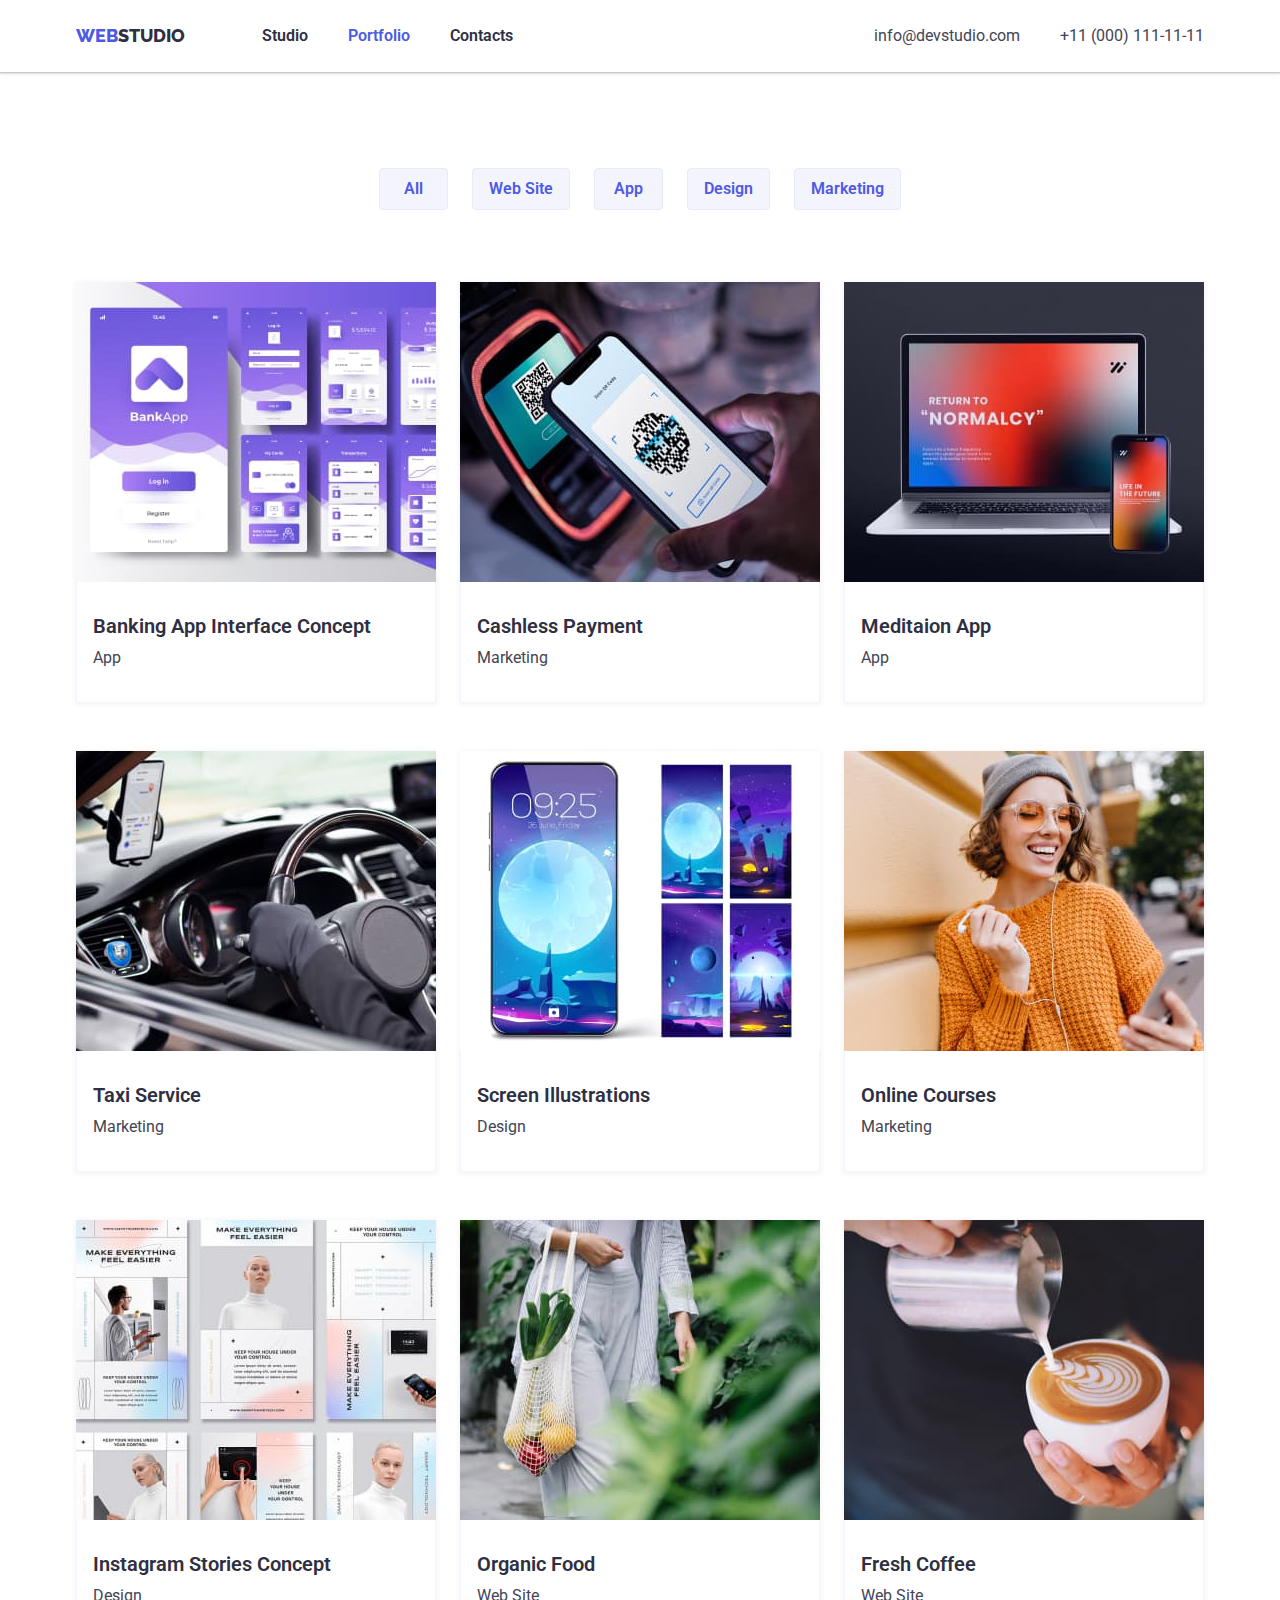
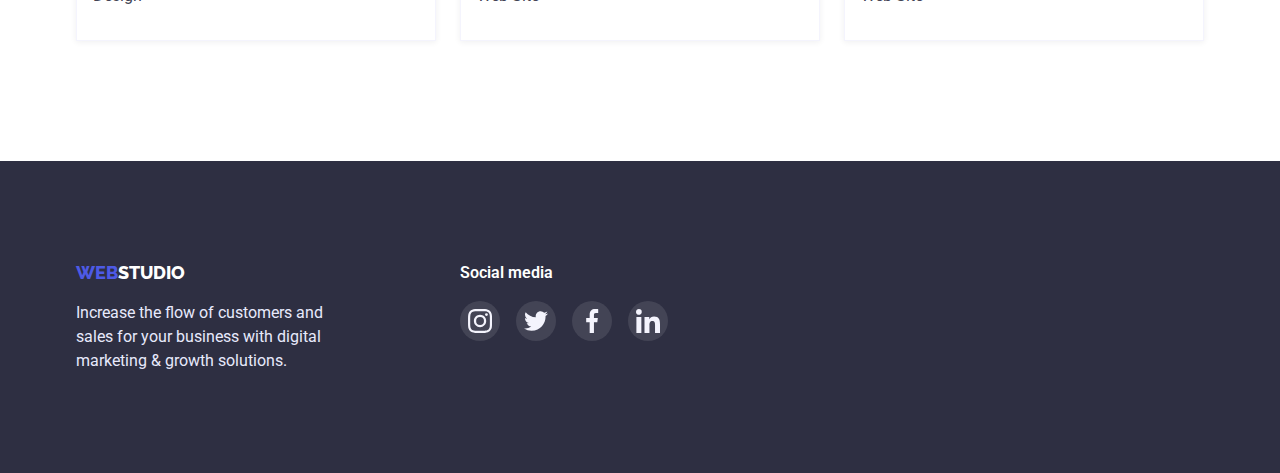
==== portfolio.html @ 2771e838 "Добавляет дз 4" ====
<!DOCTYPE html>
<html lang="en">
<head>
    <meta charset="UTF-8">
    <meta http-equiv="X-UA-Compatible" content="IE=edge">
    <meta name="viewport" content="width=device-width, initial-scale=1.0">
    <title>WEBSTUDIO</title>
    <link rel="preconnect" href="https://fonts.googleapis.com" />
    <link rel="preconnect" href="https://fonts.gstatic.com" crossorigin />
    <link href="https://fonts.googleapis.com/css2?family=Raleway:wght@700&family=Roboto:wght@400;500;700;900&display=swap" rel="stylesheet"/>
    <link rel="stylesheet" href="https://cdnjs.cloudflare.com/ajax/libs/modern-normalize/1.0.0/modern-normalize.min.css"/>
    <link rel="stylesheet" href="./css/styles.css" />
</head>
<body>
    <header class="header">
        <div class="container main-nav">
            <nav class="navigation">
                <a class="logo link" href="./index.html"><span class="logo-accent">web</span>studio</a>
                <ul class="navigation list">
                    <li class="navigation-item">
                        <a class="navigation-link link " href="./index.html">Studio</a>
                    </li>
                    <li class="navigation-item">
                        <a class="navigation-link link current" href="./portfolio.html">Portfolio</a>
                    </li>
                    <li class="navigation-item">
                        <a class="navigation-link link" href="">Contacts</a></li>
                </ul>
            </nav>
                <ul class="contacts list">
                    <li class="navigation-item">
                        <a class="contacts-link link" href="mailto:info@devstudio.com">info@devstudio.com</a>
                    </li>
                    <li class="navigation-item">
                        <a class="contacts-link link" href="tel:+110001111111">+11 (000) 111-11-11</a>
                    </li>
                </ul>
        </div>
    </header>

    <main>
        <section class="gallery">
            <div class="container">
                <h1 class="visually-hidden">Gallery</h1>
                <ul class="filter-list list">
                    <li class="section-item"><button class="filter-button" type="button">All</button></li>
                    <li class="section-item"><button class="filter-button" type="button">Web Site</button></li>
                    <li class="section-item"><button class="filter-button" type="button">App</button></li>
                    <li class="section-item"><button class="filter-button" type="button">Design</button></li>
                    <li class="section-item"><button class="filter-button" type="button">Marketing</button></li>
                </ul>
                
                <ul class="gallery-list list">
                    <li class="gallery-item">
                        <img src="./images/gallery-1.jpg" alt="Banking App Interface Concept" width="360">
                        <div class="gallery-descr">
                            <h2 class="section-subtitle">Banking App Interface Concept</h2>
                            <p class="section-text">App</p>
                        </div>
                        
                    </li>
                    <li class="gallery-item">
                        <img src="./images/gallery-2.jpg" alt="Payment by phone" width="360">
                        <div class="gallery-descr">
                            <h2 class="section-subtitle">Cashless Payment</h2>
                            <p class="section-text">Marketing</p>
                        </div>
                    </li>
                    <li class="gallery-item">
                        <img src="./images/gallery-3.jpg" alt="Laptop and phone" width="360">
                        <div class="gallery-descr">
                            <h2 class="section-subtitle">Meditaion App</h2>
                            <p class="section-text">App</p>
                        </div>
                    </li>
                    <li class="gallery-item">
                        <img src="./images/gallery-4.jpg" alt="Taxi car" width="360">
                        <div class="gallery-descr">
                            <h2 class="section-subtitle">Taxi Service</h2>
                            <p class="section-text">Marketing</p>
                        </div>
                    </li>
                    <li class="gallery-item">
                        <img src="./images/gallery-5.jpg" alt="Screen Illustrations" width="360">
                        <div class="gallery-descr">
                            <h2 class="section-subtitle">Screen Illustrations</h2>
                            <p class="section-text" >Design</p>
                        </div>
                    </li>
                    <li class="gallery-item">
                        <img src="./images/gallery-6.jpg" alt="Smiling girl" width="360">
                        <div class="gallery-descr">
                            <h2 class="section-subtitle">Online Courses</h2>
                            <p class="section-text">Marketing</p>
                        </div>
                    </li>
                    <li class="gallery-item">
                        <img src="./images/gallery-7.jpg" alt="Instagram on phone screen" width="360">
                        <div class="gallery-descr">
                            <h2 class="section-subtitle">Instagram Stories Concept</h2>
                            <p class="section-text" >Design</p>
                        </div>
                    </li>
                    <li class="gallery-item">
                        <img src="./images/gallery-8.jpg" alt="Fruits in bag" width="360">
                        <div class="gallery-descr">
                            <h2 class="section-subtitle">Organic Food</h2>
                            <p class="section-text">Web Site</p>
                        </div>
                    </li>
                    <li class="gallery-item">
                        <img src="./images/gallery-9.jpg" alt="Cup of coffee" width="360">
                        <div class="gallery-descr">
                            <h2 class="section-subtitle">Fresh Coffee</h2>
                            <p  class="section-text">Web Site</p>
                        </div>
                    </li>
                </ul>
            </div>
        </section>
    </main>

    <footer class="footer">
        <div class="container footer-container">
            <div class="footer-information">
                <a class="footer-logo logo link" href="./index.html"><span class="logo-accent">web</span>studio</a>
                <p class="footer-text section-text">
                Increase the flow of customers and sales for your business with digital
                marketing & growth solutions.
            </p>
            </div>
            <div class="footer-sl">
                <h3 class="footer-sl-title">Social media</h3>
                <ul class="list footer-sl-list">
                    <li>
                        <a class="footer-sl-link" href="https://www.instagram.com" target="_blank" rel="noopener noreferrer nofollow">
                            <svg class="footer-sl-icon">
                                <use href="./images/icons.svg#instagram"></use>
                            </svg>
                        </a>
                    </li>
                    <li>
                        <a class="footer-sl-link" href="https://www.twitter.com" target="_blank" rel="noopener noreferrer nofollow">
                            <svg class="footer-sl-icon">
                                <use href="./images/icons.svg#twitter"></use>
                            </svg>
                        </a>
                    </li>
                    <li>
                        <a class="footer-sl-link" href="https://www.facebook.com" target="_blank" rel="noopener noreferrer nofollow">
                            <svg class="footer-sl-icon">
                                <use href="./images/icons.svg#facebook"></use>
                            </svg>
                        </a>
                    </li>
                    <li>
                        <a class="footer-sl-link" href="https://www.linkedin.com" target="_blank" rel="noopener noreferrer nofollow">
                            <svg class="footer-sl-icon">
                                <use href="./images/icons.svg#linkedin"></use>
                            </svg>
                        </a>
                    </li>
                </ul>
            </div>
        </div>
    </footer>
</body>
</html>
---- css/styles.css ----
:root {
  --brand-color: #4d5ae5;
  --title-text: #2e2f42;
  --main-text: #434455;
  --ligth-text: #ffffff;
  --background-dark: #2e2f42;
  --main-background:#ffffff;
  --background-light:#f4f4fd;
  --footer-text:#e7e9fc;
  --filter-button-color:#f4f4fd;
  --accent-color:#31D0AA;
}

body {
  font-family: 'Roboto', sans-serif;
  color: var(--main-text);
  background-color: var(--main-background);
}
img{
  display: block;
}
.container{
  width: 1158px;
  padding-left: 15px;
  padding-right: 15px;
  margin-left: auto;
  margin-right: auto;
}
.list {
  list-style: none;
  margin: 0;
  padding: 0;
}
.link {
  text-decoration: none;
}
.visually-hidden {
  position: absolute;
  white-space: nowrap;
  width: 1px;
  height: 1px;
  overflow: hidden;
  border: 0;
  padding: 0;
  clip: rect(0 0 0 0);
  clip-path: inset(50%);
  margin: -1px;
}

/*header*/
.header{
  box-shadow: 0px 2px 1px rgba(46, 47, 66, 0.08), 0px 1px 1px rgba(46, 47, 66, 0.16), 0px 1px 6px rgba(46, 47, 66, 0.08);
}
.main-nav, 
.navigation{
  display: flex;
  align-items: center;
}
.logo {
  font-family: 'Raleway';
  font-weight: 800;
  font-size: 18px;
  line-height: 1.33;
  color: var(--title-text);
  text-transform: uppercase;
  margin-right: 77px;
}
.logo-accent {
  color: var(--brand-color);
}
.navigation-item:not(:last-child) {
  margin-right: 40px;
}
.navigation-link {
  font-weight: 600;
  font-size: 16px;
  line-height: 1.5;
  color: var(--title-text);
  display: block;
  padding-top: 24px;
  padding-bottom: 24px;
}
.contacts{
  display: flex;  
  margin-left: auto;
}
.contacts-link {
  font-size: 16px;
  line-height: 1.5;
  color: var(--main-text);
}
.navigation-link:hover,
.navigation-link:focus {
  color: var(--main-text);
}
.contacts-link:hover,
.contacts-link:focus,
.contacts-link:active,
.navigation-link:active{
  color: var(--brand-color);
}
.current{
  color: var(--brand-color);
}

/*main
hero*/
.hero {
  background-color: var(--background-dark);
  background-image: linear-gradient(to right, rgba(46, 47, 66, 0.7), rgba(46, 47, 66, 0.7)),
  url(../images/hero-img.jpg);
  height: 600px;
  max-width: 1440px;
  margin-left: auto;
  margin-right: auto;
  padding: 192px 0;
  text-align: center;
}
.hero-title {
  font-weight: 600;
  font-size: 56px;
  line-height: 1.07;
  color: var(--ligth-text);
  width: 492px;
  margin-bottom: 48px;
  margin-top: 0;
  margin-left: auto;
  margin-right: auto;
}
.hero-button {
  min-width: 170px;
  background: var(--brand-color);
  box-shadow: 0px 4px 4px rgba(0, 0, 0, 0.15);
  border: 0px;
  border-radius: 4px;
  color: var(--ligth-text);
  font-family: inherit;
  font-weight: 600;
  font-size: 16px;
  line-height: 1.19;
  cursor: pointer;
  padding: 16px 32px;
}
.hero-button:hover,
.hero-button:focus {
  box-shadow: 0px 1px 6px rgba(46, 47, 66, 0.08), 0px 1px 1px rgba(46, 47, 66, 0.16), 0px 2px 1px rgba(46, 47, 66, 0.08);
}
.hero-button:active{
  background: #404BBF;
}

/*section common*/
.section {
  padding-top: 120px;
  padding-bottom: 120px;
}
.section-subtitle {
  font-weight: 600;
  font-size: 20px;
  line-height: 1.2;
  color: var(--title-text);
  margin-bottom: 8px;
  margin-top: 0;
}
.section-text {
  font-size: 16px;
  line-height: 1.5;
  margin: 0;
}
.section-title {
  font-weight: 600;
  font-size: 36px;
  line-height: 1.11;
  text-align: center;
  letter-spacing: 0.02em;
  text-transform: capitalize;
  color: var(--title-text);
  margin-bottom: 72px;
  margin-top: 0;
}
.section-list{
  display: flex;
}
.section-item:not(:last-child){
  margin-right: 24px;
}

/* features*/
.features{
  padding-bottom: 0;
}
.features .section-item{
  flex-basis: 264px;
}
.features-background{
  width: 264px;
  height: 112px;
  background-color: var(--background-light);
  border-radius: 4px;
  margin-bottom: 8px;
}
.features-icon{
  width: 64px;
  height: 64px;
  margin: 24px 100px;
}
/*team*/
.team {
  background-color: var(--background-light);
}
.team .section-item{
  background-color: var(--main-background);
  width: 264px;
  box-shadow: 0px 1px 6px rgba(46, 47, 66, 0.08), 0px 1px 1px rgba(46, 47, 66, 0.16), 0px 2px 1px rgba(46, 47, 66, 0.08);
  border-radius: 0px 0px 4px 4px;
  text-align: center;
}
.team-descr{
  margin-top: 32px;
  margin-bottom: 8px;
}
.team-sl-list{
  display: flex;
    gap: 24px;
    justify-content: center;
    padding: 0 16px 32px 16px;
}
.team-sl-link{
  display: block;
  background-color: var(--brand-color);
  width: 40px;
  height: 40px;
  border-radius: 50%;
}
.team-sl-link:hover,
.team-sl-link:focus{
  background-color: var(--accent-color);
}
.team-sl-icon{
  width: 16px;
  height: 16px;
  margin: 12px;
}
/* customer */
.customers-list{
  display: flex;
  gap: 24px;
}
.customers-link{
  display: block;
  width: 168px;
  height: 88px;
  color: #8E8F99;
  border: 1px solid #8E8F99;
  border-radius: 4px;
}
.customers-icon{
  width: 104px;
  height: 56px;
  margin: 16px 32px;
}
.customers-link:hover,
.customers-link:focus{
  border: 1px solid var(--brand-color);
  color: var(--brand-color);
}
.customers-icon{
  fill: currentColor;
}
/*footer*/
.footer {
  padding-top: 100px;
  padding-bottom: 100px;
  background-color: var(--background-dark);
}
.footer-container{
  display: flex;
}
.footer-logo{
  display: block;
  color: var(--ligth-text);
  margin-bottom: 16px;
  margin-right: 0;
}
.footer-text {
  color: var(--footer-text);
  width: 264px;
  margin: 0;
}
.footer-sl{
  margin-left: 120px;
}
.footer-sl-list{
  display: flex;
  gap: 16px;
}
.footer-sl-title{
  margin-top: 0;
  margin-bottom: 16px;
  font-weight: 600;
  font-size: 16px;
  line-height: 1.5;
  color: var(--ligth-text);
}
.footer-sl-link{
  display: block;
  width: 40px;
  height: 40px;
  border-radius: 50%;
  background-color: rgba(255, 255, 255, 0.1);
}
.footer-sl-link:hover,
.footer-sl-link:focus{
  background-color:var(--accent-color);
}
.footer-sl-icon{
  width: 24px;
  height: 24px;
  margin: 8px;
}
/*portfolio*/
.gallery {
  padding-bottom: 120px;
  padding-top: 96px;
}

/* filter */
.filter-list{
  display: flex;
  margin-bottom: 72px;
  justify-content: center;
}
.filter-button {
  font-weight: 600;
  font-size: 16px;
  font-family: inherit ;
  line-height: 1.5;
  color: var(--brand-color);
  justify-content: center;
  align-items: center;
  padding: 8px 16px;
  min-width: 69px;
  background: var(--filter-button-color);
  border: 1px solid var(--footer-text);
  border-radius: 4px;
  cursor: pointer;
}
.filter-button:hover,
.filter-button:focus {
  background: var(--brand-color);
  box-shadow: 0px 3px 1px rgba(0, 0, 0, 0.1), 0px 2px 1px rgba(0, 0, 0, 0.08),
    0px 2px 2px rgba(0, 0, 0, 0.12);
  color: var(--ligth-text);
  border: 1px solid var(--brand-color);
}

.gallery-list{
  display: flex;
  flex-wrap: wrap;
}
.gallery-item{
  width: 360px;
  box-shadow: 0px 1px 6px rgba(46, 47, 66, 0.08);
  margin-right: 24px;
  margin-bottom: 48px;
}
.gallery-item:nth-child(3n){
  margin-right: 0;
}
.gallery-item:nth-child(n+7){
  margin-bottom: 0;
}
.gallery-descr{
  padding: 32px 16px;
  border: 0.5px solid #F4F4FD;
  border-top: none;
}
.gallery-item:hover,
.gallery-item:focus{
  box-shadow: 0px 1px 6px rgba(46, 47, 66, 0.08), 0px 1px 1px rgba(46, 47, 66, 0.16), 0px 2px 1px rgba(46, 47, 66, 0.08);
}
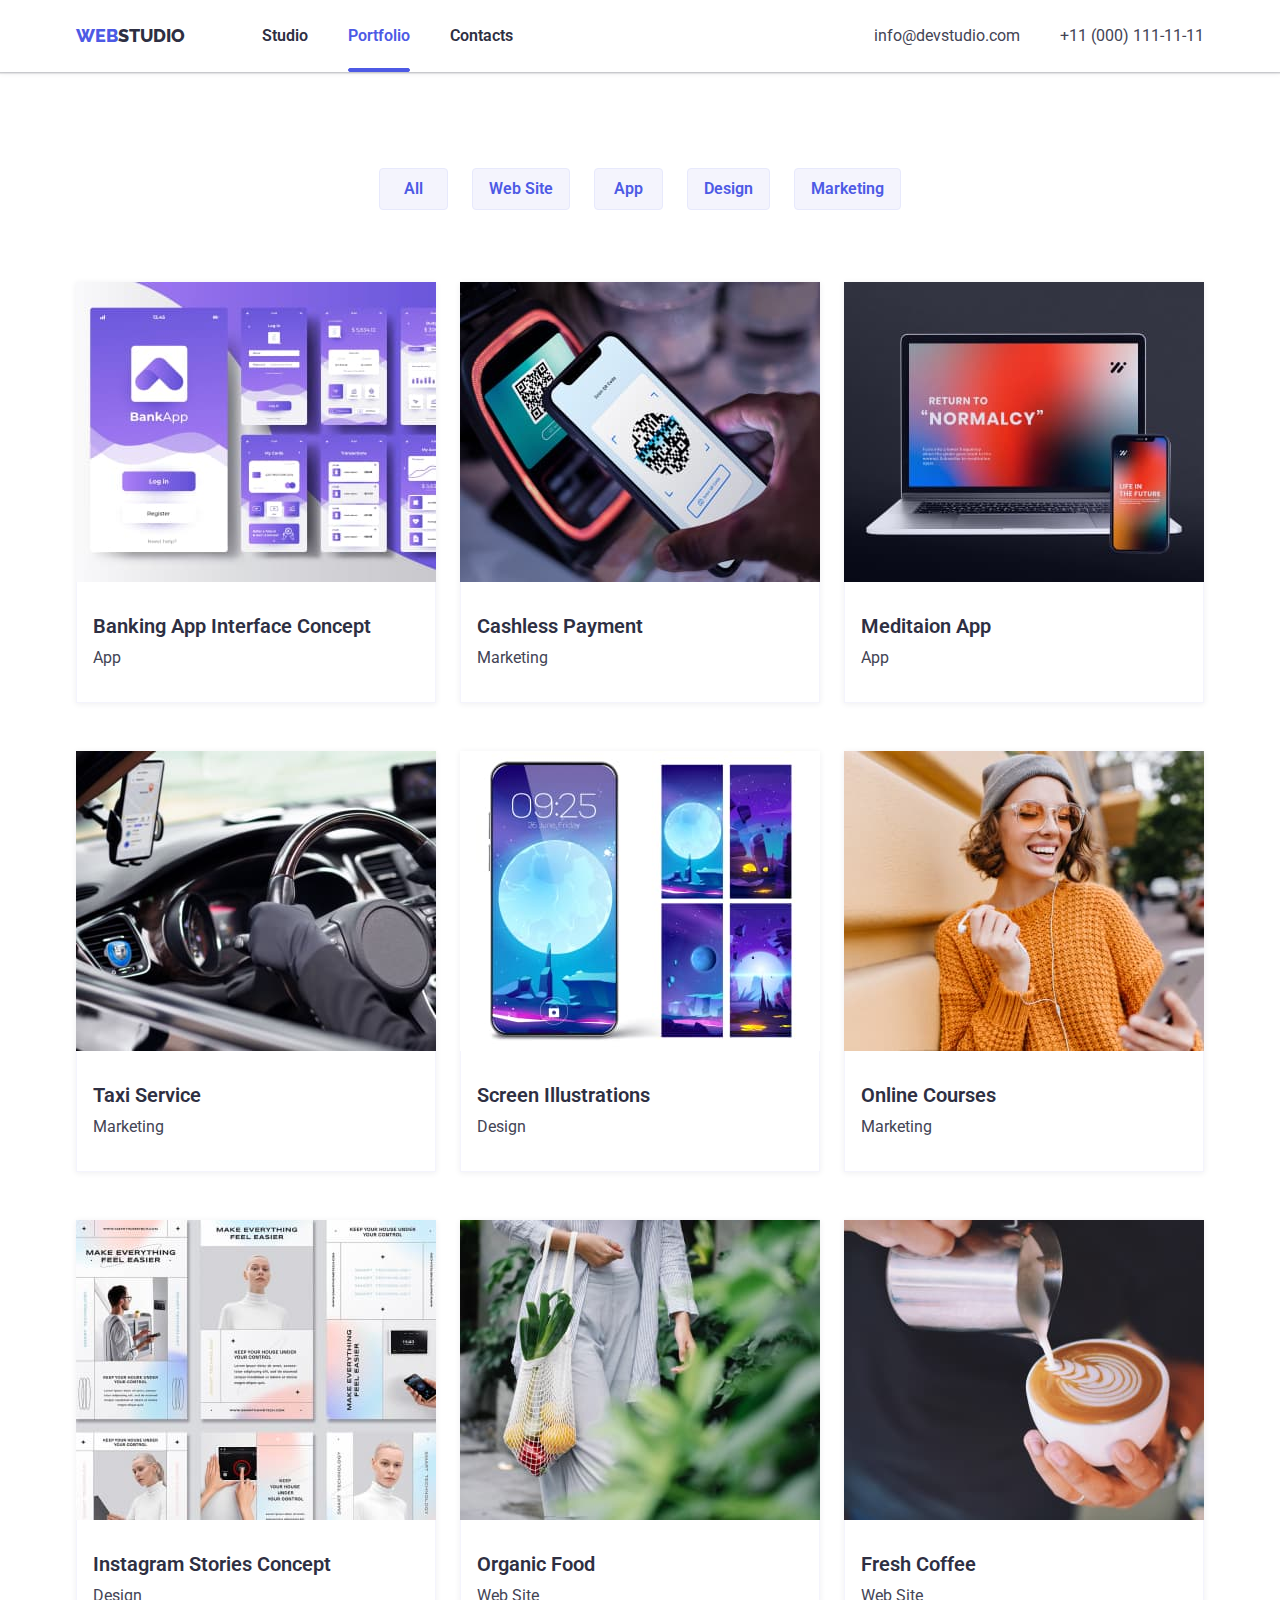
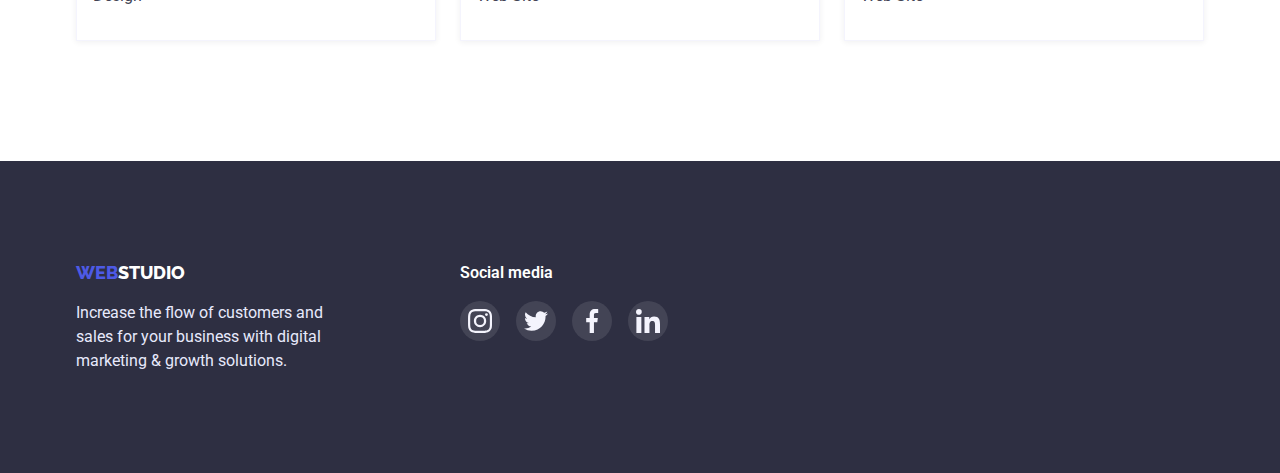
==== commit 943f4a17: "добавляет оверлей и каррент" ====
--- a/portfolio.html
+++ b/portfolio.html
@@ -52,7 +52,10 @@
                 
                 <ul class="gallery-list list">
                     <li class="gallery-item">
-                        <img src="./images/gallery-1.jpg" alt="Banking App Interface Concept" width="360">
+                        <div class="gallery-thumb">
+                            <img src="./images/gallery-1.jpg" alt="Banking App Interface Concept" width="360">
+                            <p class="gallery-thumb-text">14 Stylish and User-Friendly App Design Concepts · Task Manager App · Calorie Tracker App · Exotic Fruit Ecommerce App · Cloud Storage App</p>
+                        </div>
                         <div class="gallery-descr">
                             <h2 class="section-subtitle">Banking App Interface Concept</h2>
                             <p class="section-text">App</p>
@@ -60,56 +63,87 @@
                         
                     </li>
                     <li class="gallery-item">
-                        <img src="./images/gallery-2.jpg" alt="Payment by phone" width="360">
+                        <div class="gallery-thumb">
+                            <img src="./images/gallery-2.jpg" alt="Payment by phone" width="360">
+                            <p class="gallery-thumb-text">14 Stylish and User-Friendly App Design Concepts · Task Manager App · Calorie Tracker App · Exotic Fruit Ecommerce App · Cloud Storage App</p>
+                        </div>
                         <div class="gallery-descr">
                             <h2 class="section-subtitle">Cashless Payment</h2>
                             <p class="section-text">Marketing</p>
                         </div>
                     </li>
                     <li class="gallery-item">
-                        <img src="./images/gallery-3.jpg" alt="Laptop and phone" width="360">
+                        <div class="gallery-thumb">
+                            <img src="./images/gallery-3.jpg" alt="Laptop and phone" width="360">
+                            <p class="gallery-thumb-text">14 Stylish and User-Friendly App Design Concepts · Task Manager App · Calorie Tracker App · Exotic Fruit Ecommerce App · Cloud Storage App</p>
+                        </div>
+                        
                         <div class="gallery-descr">
                             <h2 class="section-subtitle">Meditaion App</h2>
                             <p class="section-text">App</p>
                         </div>
                     </li>
                     <li class="gallery-item">
-                        <img src="./images/gallery-4.jpg" alt="Taxi car" width="360">
+                        <div class="gallery-thumb">
+                            <img src="./images/gallery-4.jpg" alt="Taxi car" width="360">
+                            <p class="gallery-thumb-text">14 Stylish and User-Friendly App Design Concepts · Task Manager App · Calorie Tracker App · Exotic Fruit Ecommerce App · Cloud Storage App</p>
+                        </div>
+                        
                         <div class="gallery-descr">
                             <h2 class="section-subtitle">Taxi Service</h2>
                             <p class="section-text">Marketing</p>
                         </div>
                     </li>
                     <li class="gallery-item">
-                        <img src="./images/gallery-5.jpg" alt="Screen Illustrations" width="360">
+                        <div class="gallery-thumb">
+                            <img src="./images/gallery-5.jpg" alt="Screen Illustrations" width="360">
+                            <p class="gallery-thumb-text">14 Stylish and User-Friendly App Design Concepts · Task Manager App · Calorie Tracker App · Exotic Fruit Ecommerce App · Cloud Storage App</p>
+                        </div>
+                        
                         <div class="gallery-descr">
                             <h2 class="section-subtitle">Screen Illustrations</h2>
                             <p class="section-text" >Design</p>
                         </div>
                     </li>
                     <li class="gallery-item">
-                        <img src="./images/gallery-6.jpg" alt="Smiling girl" width="360">
+                        <div class="gallery-thumb">
+                            <img src="./images/gallery-6.jpg" alt="Smiling girl" width="360">
+                            <p class="gallery-thumb-text">14 Stylish and User-Friendly App Design Concepts · Task Manager App · Calorie Tracker App · Exotic Fruit Ecommerce App · Cloud Storage App</p>
+                        </div>
+                        
                         <div class="gallery-descr">
                             <h2 class="section-subtitle">Online Courses</h2>
                             <p class="section-text">Marketing</p>
                         </div>
                     </li>
                     <li class="gallery-item">
-                        <img src="./images/gallery-7.jpg" alt="Instagram on phone screen" width="360">
+                        <div class="gallery-thumb">
+                            <img src="./images/gallery-7.jpg" alt="Instagram on phone screen" width="360">
+                            <p class="gallery-thumb-text">14 Stylish and User-Friendly App Design Concepts · Task Manager App · Calorie Tracker App · Exotic Fruit Ecommerce App · Cloud Storage App</p>
+                        </div>
+                        
                         <div class="gallery-descr">
                             <h2 class="section-subtitle">Instagram Stories Concept</h2>
                             <p class="section-text" >Design</p>
                         </div>
                     </li>
                     <li class="gallery-item">
-                        <img src="./images/gallery-8.jpg" alt="Fruits in bag" width="360">
+                        <div class="gallery-thumb">
+                            <img src="./images/gallery-8.jpg" alt="Fruits in bag" width="360">
+                            <p class="gallery-thumb-text">14 Stylish and User-Friendly App Design Concepts · Task Manager App · Calorie Tracker App · Exotic Fruit Ecommerce App · Cloud Storage App</p>
+                        </div>
+                        
                         <div class="gallery-descr">
                             <h2 class="section-subtitle">Organic Food</h2>
                             <p class="section-text">Web Site</p>
                         </div>
                     </li>
                     <li class="gallery-item">
-                        <img src="./images/gallery-9.jpg" alt="Cup of coffee" width="360">
+                        <div class="gallery-thumb">
+                            <img src="./images/gallery-9.jpg" alt="Cup of coffee" width="360">
+                            <p class="gallery-thumb-text">14 Stylish and User-Friendly App Design Concepts · Task Manager App · Calorie Tracker App · Exotic Fruit Ecommerce App · Cloud Storage App</p>
+                        </div>
+                        
                         <div class="gallery-descr">
                             <h2 class="section-subtitle">Fresh Coffee</h2>
                             <p  class="section-text">Web Site</p>
--- a/css/styles.css
+++ b/css/styles.css
@@ -72,6 +72,7 @@
   margin-right: 40px;
 }
 .navigation-link {
+  position: relative;
   font-weight: 600;
   font-size: 16px;
   line-height: 1.5;
@@ -101,6 +102,17 @@
 }
 .current{
   color: var(--brand-color);
+}
+.current::after{
+  position: absolute;
+  bottom: 0;
+  left: 0;
+  content: '';
+  border-radius: 2px;
+  border: var(--brand-color) 1px solid;
+  background-color: var(--brand-color);
+  width: 100%;
+  height: 4px;
 }
 
 /*main
@@ -379,5 +391,36 @@
 .gallery-item:focus{
   box-shadow: 0px 1px 6px rgba(46, 47, 66, 0.08), 0px 1px 1px rgba(46, 47, 66, 0.16), 0px 2px 1px rgba(46, 47, 66, 0.08);
 }
-
-
+.gallery-thumb{
+  position: relative;
+}
+.gallery-thumb::before{
+  position: absolute;
+  display: inline-block;
+  content: '';
+  width: 100%;
+  height: 100%;
+  background-color: var(--brand-color);
+  opacity: 0;
+}
+.gallery-thumb:hover::before{
+  opacity:1;
+}
+.gallery-thumb-text{
+  position: absolute;
+  width: 100%;
+  height: 100%;
+  top: 0;
+  left: 0;
+  padding-top: 40px;
+  padding-left: 32px;
+  padding-right: 32px;
+  margin: 0;
+  font-size: 16px;
+  line-height: 1.5;
+  color: #F4F4FD;
+  opacity: 0;
+}
+.gallery-thumb-text:hover{
+  opacity: 1;
+}
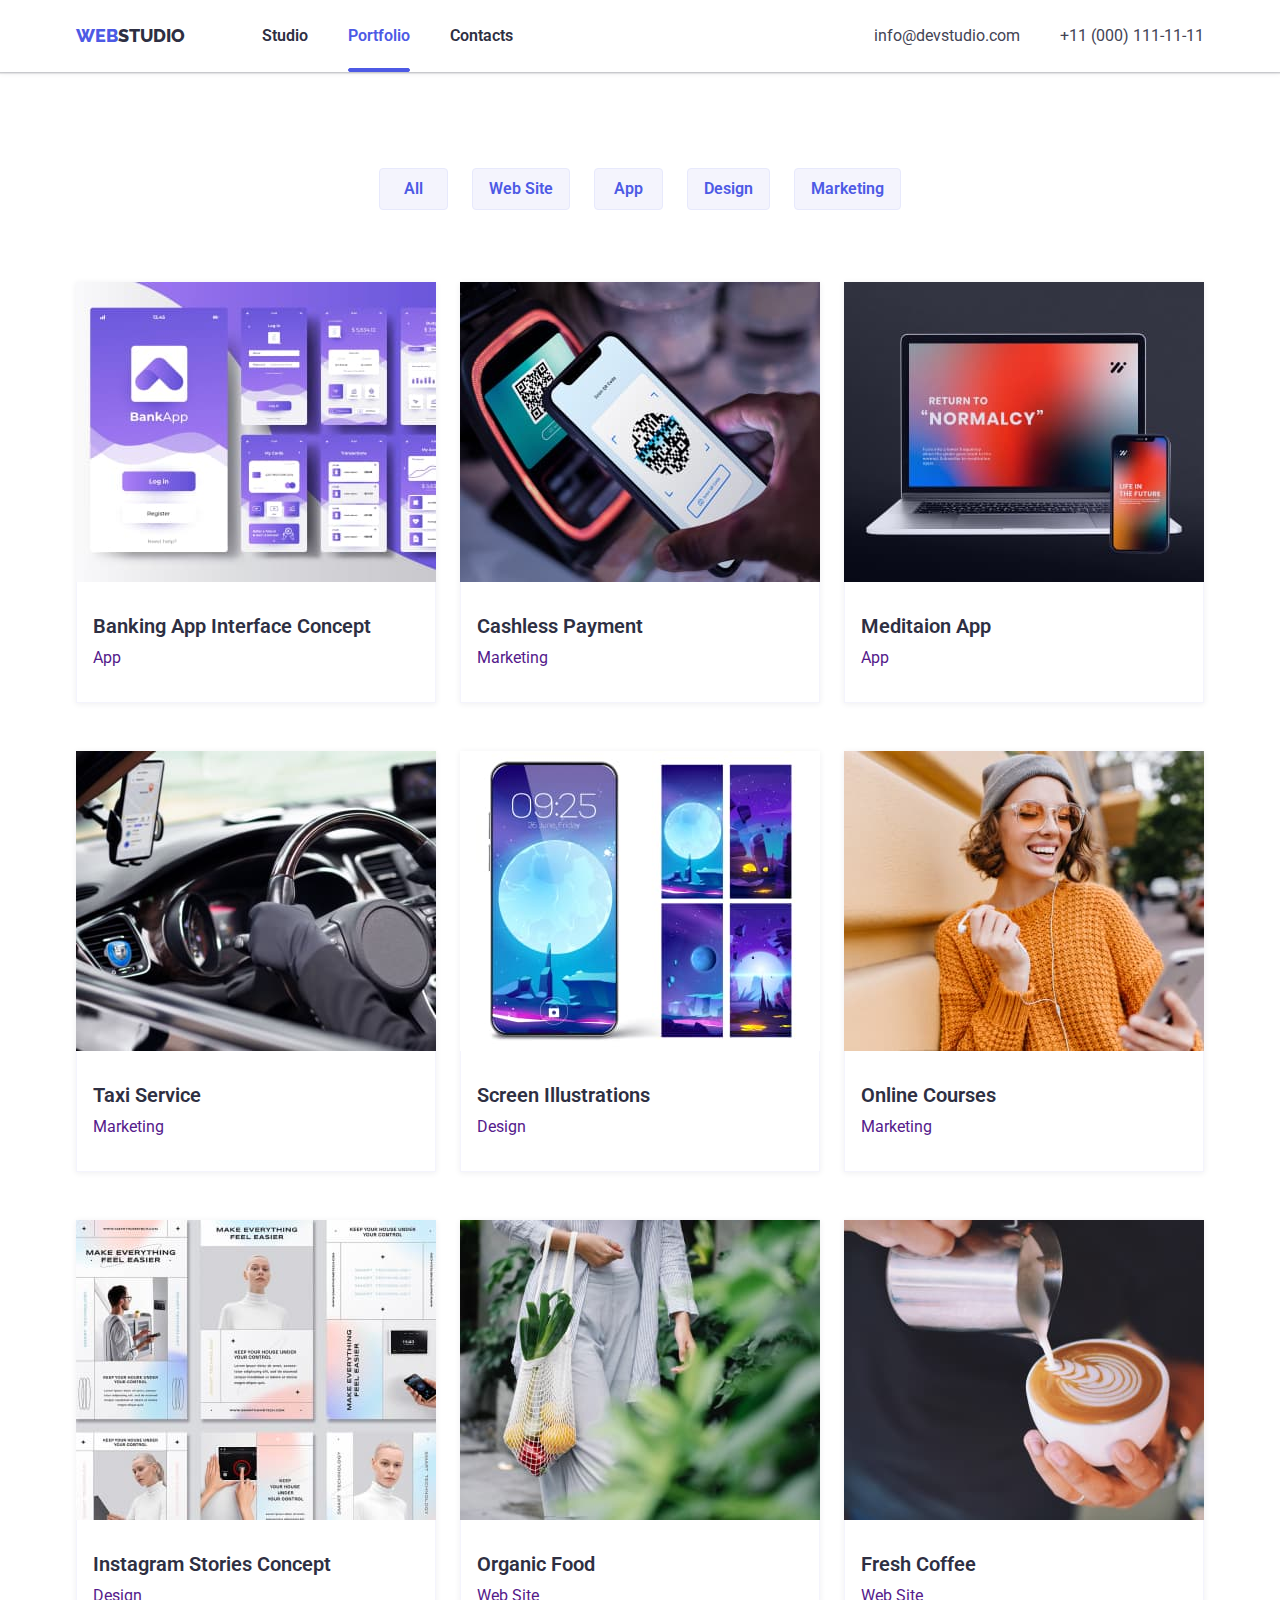
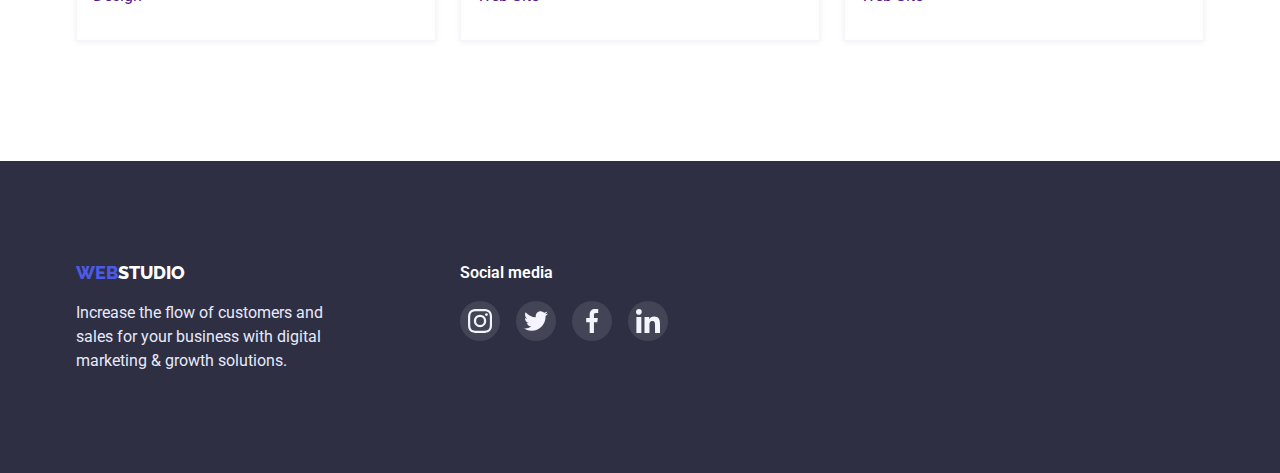
==== commit a1b78ede: "добавляет анимации" ====
--- a/portfolio.html
+++ b/portfolio.html
@@ -52,102 +52,112 @@
                 
                 <ul class="gallery-list list">
                     <li class="gallery-item">
-                        <div class="gallery-thumb">
-                            <img src="./images/gallery-1.jpg" alt="Banking App Interface Concept" width="360">
-                            <p class="gallery-thumb-text">14 Stylish and User-Friendly App Design Concepts · Task Manager App · Calorie Tracker App · Exotic Fruit Ecommerce App · Cloud Storage App</p>
-                        </div>
-                        <div class="gallery-descr">
-                            <h2 class="section-subtitle">Banking App Interface Concept</h2>
-                            <p class="section-text">App</p>
-                        </div>
-                        
-                    </li>
-                    <li class="gallery-item">
-                        <div class="gallery-thumb">
-                            <img src="./images/gallery-2.jpg" alt="Payment by phone" width="360">
-                            <p class="gallery-thumb-text">14 Stylish and User-Friendly App Design Concepts · Task Manager App · Calorie Tracker App · Exotic Fruit Ecommerce App · Cloud Storage App</p>
-                        </div>
-                        <div class="gallery-descr">
-                            <h2 class="section-subtitle">Cashless Payment</h2>
-                            <p class="section-text">Marketing</p>
-                        </div>
-                    </li>
-                    <li class="gallery-item">
-                        <div class="gallery-thumb">
-                            <img src="./images/gallery-3.jpg" alt="Laptop and phone" width="360">
-                            <p class="gallery-thumb-text">14 Stylish and User-Friendly App Design Concepts · Task Manager App · Calorie Tracker App · Exotic Fruit Ecommerce App · Cloud Storage App</p>
-                        </div>
-                        
-                        <div class="gallery-descr">
-                            <h2 class="section-subtitle">Meditaion App</h2>
-                            <p class="section-text">App</p>
-                        </div>
-                    </li>
-                    <li class="gallery-item">
-                        <div class="gallery-thumb">
-                            <img src="./images/gallery-4.jpg" alt="Taxi car" width="360">
-                            <p class="gallery-thumb-text">14 Stylish and User-Friendly App Design Concepts · Task Manager App · Calorie Tracker App · Exotic Fruit Ecommerce App · Cloud Storage App</p>
-                        </div>
-                        
-                        <div class="gallery-descr">
-                            <h2 class="section-subtitle">Taxi Service</h2>
-                            <p class="section-text">Marketing</p>
-                        </div>
-                    </li>
-                    <li class="gallery-item">
-                        <div class="gallery-thumb">
-                            <img src="./images/gallery-5.jpg" alt="Screen Illustrations" width="360">
-                            <p class="gallery-thumb-text">14 Stylish and User-Friendly App Design Concepts · Task Manager App · Calorie Tracker App · Exotic Fruit Ecommerce App · Cloud Storage App</p>
-                        </div>
-                        
-                        <div class="gallery-descr">
-                            <h2 class="section-subtitle">Screen Illustrations</h2>
-                            <p class="section-text" >Design</p>
-                        </div>
-                    </li>
-                    <li class="gallery-item">
-                        <div class="gallery-thumb">
-                            <img src="./images/gallery-6.jpg" alt="Smiling girl" width="360">
-                            <p class="gallery-thumb-text">14 Stylish and User-Friendly App Design Concepts · Task Manager App · Calorie Tracker App · Exotic Fruit Ecommerce App · Cloud Storage App</p>
-                        </div>
-                        
-                        <div class="gallery-descr">
-                            <h2 class="section-subtitle">Online Courses</h2>
-                            <p class="section-text">Marketing</p>
-                        </div>
-                    </li>
-                    <li class="gallery-item">
-                        <div class="gallery-thumb">
-                            <img src="./images/gallery-7.jpg" alt="Instagram on phone screen" width="360">
-                            <p class="gallery-thumb-text">14 Stylish and User-Friendly App Design Concepts · Task Manager App · Calorie Tracker App · Exotic Fruit Ecommerce App · Cloud Storage App</p>
-                        </div>
-                        
-                        <div class="gallery-descr">
-                            <h2 class="section-subtitle">Instagram Stories Concept</h2>
-                            <p class="section-text" >Design</p>
-                        </div>
-                    </li>
-                    <li class="gallery-item">
-                        <div class="gallery-thumb">
-                            <img src="./images/gallery-8.jpg" alt="Fruits in bag" width="360">
-                            <p class="gallery-thumb-text">14 Stylish and User-Friendly App Design Concepts · Task Manager App · Calorie Tracker App · Exotic Fruit Ecommerce App · Cloud Storage App</p>
-                        </div>
-                        
-                        <div class="gallery-descr">
-                            <h2 class="section-subtitle">Organic Food</h2>
-                            <p class="section-text">Web Site</p>
-                        </div>
-                    </li>
-                    <li class="gallery-item">
-                        <div class="gallery-thumb">
-                            <img src="./images/gallery-9.jpg" alt="Cup of coffee" width="360">
-                            <p class="gallery-thumb-text">14 Stylish and User-Friendly App Design Concepts · Task Manager App · Calorie Tracker App · Exotic Fruit Ecommerce App · Cloud Storage App</p>
-                        </div>
-                        
-                        <div class="gallery-descr">
-                            <h2 class="section-subtitle">Fresh Coffee</h2>
-                            <p  class="section-text">Web Site</p>
-                        </div>
+                        <a class="gallery-link link" href="">
+                            <div class="gallery-thumb">
+                                <img src="./images/gallery-1.jpg" alt="Banking App Interface Concept" width="360">
+                                <p class="gallery-thumb-text">14 Stylish and User-Friendly App Design Concepts · Task Manager App · Calorie Tracker App · Exotic Fruit Ecommerce App · Cloud Storage App</p>
+                            </div>
+                            <div class="gallery-descr">
+                                <h2 class="section-subtitle">Banking App Interface Concept</h2>
+                                <p class="section-text">App</p>
+                            </div>
+                        </a>
+                    </li>
+                    <li class="gallery-item">
+                        <a class="gallery-link link" href="">
+                            <div class="gallery-thumb">
+                                <img src="./images/gallery-2.jpg" alt="Payment by phone" width="360">
+                                <p class="gallery-thumb-text">14 Stylish and User-Friendly App Design Concepts · Task Manager App · Calorie Tracker App · Exotic Fruit Ecommerce App · Cloud Storage App</p>
+                            </div>
+                            <div class="gallery-descr">
+                                <h2 class="section-subtitle">Cashless Payment</h2>
+                                <p class="section-text">Marketing</p>
+                            </div>
+                        </a>
+                    </li>
+                    <li class="gallery-item">
+                        <a class="gallery-link link" href="">
+                            <div class="gallery-thumb">
+                                <img src="./images/gallery-3.jpg" alt="Laptop and phone" width="360">
+                                <p class="gallery-thumb-text">14 Stylish and User-Friendly App Design Concepts · Task Manager App · Calorie Tracker App · Exotic Fruit Ecommerce App · Cloud Storage App</p>
+                                </div>
+                            <div class="gallery-descr">
+                                <h2 class="section-subtitle">Meditaion App</h2>
+                                <p class="section-text">App</p>
+                            </div>
+                        </a>
+                    </li>
+                    <li class="gallery-item">
+                        <a class="gallery-link link" href="">
+                            <div class="gallery-thumb">
+                                <img src="./images/gallery-4.jpg" alt="Taxi car" width="360">
+                                <p class="gallery-thumb-text">14 Stylish and User-Friendly App Design Concepts · Task Manager App · Calorie Tracker App · Exotic Fruit Ecommerce App · Cloud Storage App</p>
+                            </div>
+                            <div class="gallery-descr">
+                                <h2 class="section-subtitle">Taxi Service</h2>
+                                <p class="section-text">Marketing</p>
+                            </div>
+                        </a>
+                    </li>
+                    <li class="gallery-item">
+                        <a class="gallery-link link" href="">
+                            <div class="gallery-thumb">
+                                <img src="./images/gallery-5.jpg" alt="Screen Illustrations" width="360">
+                                <p class="gallery-thumb-text">14 Stylish and User-Friendly App Design Concepts · Task Manager App · Calorie Tracker App · Exotic Fruit Ecommerce App · Cloud Storage App</p>
+                            </div>
+                            <div class="gallery-descr">
+                                <h2 class="section-subtitle">Screen Illustrations</h2>
+                                <p class="section-text" >Design</p>
+                            </div>
+                        </a>
+                    </li>
+                    <li class="gallery-item">
+                        <a class="gallery-link link" href="">
+                            <div class="gallery-thumb">
+                                <img src="./images/gallery-6.jpg" alt="Smiling girl" width="360">
+                                <p class="gallery-thumb-text">14 Stylish and User-Friendly App Design Concepts · Task Manager App · Calorie Tracker App · Exotic Fruit Ecommerce App · Cloud Storage App</p>
+                            </div>
+                            <div class="gallery-descr">
+                                <h2 class="section-subtitle">Online Courses</h2>
+                                <p class="section-text">Marketing</p>
+                            </div>
+                        </a>
+                    </li>
+                    <li class="gallery-item">
+                        <a class="gallery-link link" href="">
+                            <div class="gallery-thumb">
+                                <img src="./images/gallery-7.jpg" alt="Instagram on phone screen" width="360">
+                                <p class="gallery-thumb-text">14 Stylish and User-Friendly App Design Concepts · Task Manager App · Calorie Tracker App · Exotic Fruit Ecommerce App · Cloud Storage App</p>
+                            </div>
+                            <div class="gallery-descr">
+                                <h2 class="section-subtitle">Instagram Stories Concept</h2>
+                                <p class="section-text" >Design</p>
+                            </div>
+                        </a>
+                    </li>
+                    <li class="gallery-item">
+                        <a class="gallery-link link" href="">
+                            <div class="gallery-thumb">
+                                <img src="./images/gallery-8.jpg" alt="Fruits in bag" width="360">
+                                <p class="gallery-thumb-text">14 Stylish and User-Friendly App Design Concepts · Task Manager App · Calorie Tracker App · Exotic Fruit Ecommerce App · Cloud Storage App</p>
+                            </div>
+                            <div class="gallery-descr">
+                                <h2 class="section-subtitle">Organic Food</h2>
+                                <p class="section-text">Web Site</p>
+                            </div>
+                        </a>
+                    </li>
+                    <li class="gallery-item">
+                        <a class="gallery-link link" href="">
+                            <div class="gallery-thumb">
+                                <img src="./images/gallery-9.jpg" alt="Cup of coffee" width="360">
+                                <p class="gallery-thumb-text">14 Stylish and User-Friendly App Design Concepts · Task Manager App · Calorie Tracker App · Exotic Fruit Ecommerce App · Cloud Storage App</p>
+                            </div>
+                            <div class="gallery-descr">
+                                <h2 class="section-subtitle">Fresh Coffee</h2>
+                                <p  class="section-text">Web Site</p>
+                            </div>
+                        </a>
                     </li>
                 </ul>
             </div>
--- a/css/styles.css
+++ b/css/styles.css
@@ -9,6 +9,7 @@
   --footer-text:#e7e9fc;
   --filter-button-color:#f4f4fd;
   --accent-color:#31D0AA;
+  --modal-background:#FCFCFC;
 }
 
 body {
@@ -80,19 +81,24 @@
   display: block;
   padding-top: 24px;
   padding-bottom: 24px;
+  transition: color 250ms cubic-bezier(0.4, 0, 0.2, 1);
+}
+.navigation-link:hover,
+.navigation-link:focus {
+  color: var(--main-text);
 }
 .contacts{
   display: flex;  
   margin-left: auto;
 }
 .contacts-link {
+  display: block;
   font-size: 16px;
   line-height: 1.5;
   color: var(--main-text);
-}
-.navigation-link:hover,
-.navigation-link:focus {
-  color: var(--main-text);
+  padding-top: 24px;
+  padding-bottom: 24px;
+  transition: color 250ms cubic-bezier(0.4, 0, 0.2, 1);
 }
 .contacts-link:hover,
 .contacts-link:focus,
@@ -115,8 +121,54 @@
   height: 4px;
 }
 
-/*main
-hero*/
+/*main */
+/* modal */
+.backdrop{
+  position: fixed;
+  top: 0;
+  left: 0;
+  bottom: 0;
+  right: 0;
+  background-color: rgba(46, 47, 66, 0.4) ;
+}
+.backdrop.is-hidden{
+  opacity: 0;
+  pointer-events: none;
+}
+.modal{
+  position: absolute;
+  top: 50%;
+  left: 50%;
+  transform: translate(-50%, -50%);
+  min-width: 408px;
+  min-height: 576px;
+  background-color: var(--modal-background);
+}
+.close-button{
+  display: flex;
+  justify-content: center;
+  align-items: center;
+  width: 24px;
+  height: 24px;
+  padding: 0;
+  margin-top: 24px;
+  margin-right: 24px;
+  margin-left: 360px;
+  background-color: #e7e9fc;
+  border: 1px solid rgba(0, 0, 0, 0.1);
+  border-radius: 50%;
+  cursor: pointer;
+  transition: box-shadow 250ms cubic-bezier(0.4, 0, 0.2, 1);
+}
+.close-button:hover{
+  box-shadow: 0px 1px 6px rgba(46, 47, 66, 0.08), 0px 1px 1px rgba(46, 47, 66, 0.16), 0px 2px 1px rgba(46, 47, 66, 0.08);
+}
+.close-icon{
+  width: 8px;
+  height: 8px;
+
+}
+/* hero */
 .hero {
   background-color: var(--background-dark);
   background-image: linear-gradient(to right, rgba(46, 47, 66, 0.7), rgba(46, 47, 66, 0.7)),
@@ -152,6 +204,7 @@
   line-height: 1.19;
   cursor: pointer;
   padding: 16px 32px;
+  transition: box-shadow 250ms cubic-bezier(0.4, 0, 0.2, 1);
 }
 .hero-button:hover,
 .hero-button:focus {
@@ -243,6 +296,7 @@
   width: 40px;
   height: 40px;
   border-radius: 50%;
+  transition: background-color 250ms cubic-bezier(0.4, 0, 0.2, 1);
 }
 .team-sl-link:hover,
 .team-sl-link:focus{
@@ -265,16 +319,18 @@
   color: #8E8F99;
   border: 1px solid #8E8F99;
   border-radius: 4px;
+  transition: border 250ms cubic-bezier(0.4, 0, 0.2, 1),
+  color 250ms cubic-bezier(0.4, 0, 0.2, 1);
+}
+.customers-link:hover,
+.customers-link:focus{
+  border: 1px solid var(--brand-color);
+  color: var(--brand-color);
 }
 .customers-icon{
   width: 104px;
   height: 56px;
   margin: 16px 32px;
-}
-.customers-link:hover,
-.customers-link:focus{
-  border: 1px solid var(--brand-color);
-  color: var(--brand-color);
 }
 .customers-icon{
   fill: currentColor;
@@ -320,6 +376,7 @@
   height: 40px;
   border-radius: 50%;
   background-color: rgba(255, 255, 255, 0.1);
+  transition: background-color 250ms cubic-bezier(0.4, 0, 0.2, 1);
 }
 .footer-sl-link:hover,
 .footer-sl-link:focus{
@@ -356,6 +413,10 @@
   border: 1px solid var(--footer-text);
   border-radius: 4px;
   cursor: pointer;
+  transition: background 250ms cubic-bezier(0.4, 0, 0.2, 1),
+  box-shadow 250ms cubic-bezier(0.4, 0, 0.2, 1), 
+  color 250ms cubic-bezier(0.4, 0, 0.2, 1), 
+  border 250ms cubic-bezier(0.4, 0, 0.2, 1);
 }
 .filter-button:hover,
 .filter-button:focus {
@@ -369,27 +430,24 @@
 .gallery-list{
   display: flex;
   flex-wrap: wrap;
-}
-.gallery-item{
+  row-gap: 48px;
+  column-gap:24px;
+}
+.gallery-link{
+  display: block;
   width: 360px;
   box-shadow: 0px 1px 6px rgba(46, 47, 66, 0.08);
-  margin-right: 24px;
-  margin-bottom: 48px;
-}
-.gallery-item:nth-child(3n){
-  margin-right: 0;
-}
-.gallery-item:nth-child(n+7){
-  margin-bottom: 0;
-}
+  transition: box-shadow 250ms cubic-bezier(0.4, 0, 0.2, 1);
+}
+.gallery-link:hover,
+.gallery-link:focus{
+  box-shadow: 0px 1px 6px rgba(46, 47, 66, 0.08), 0px 1px 1px rgba(46, 47, 66, 0.16), 0px 2px 1px rgba(46, 47, 66, 0.08);
+}
+
 .gallery-descr{
   padding: 32px 16px;
   border: 0.5px solid #F4F4FD;
   border-top: none;
-}
-.gallery-item:hover,
-.gallery-item:focus{
-  box-shadow: 0px 1px 6px rgba(46, 47, 66, 0.08), 0px 1px 1px rgba(46, 47, 66, 0.16), 0px 2px 1px rgba(46, 47, 66, 0.08);
 }
 .gallery-thumb{
   position: relative;
@@ -402,8 +460,12 @@
   height: 100%;
   background-color: var(--brand-color);
   opacity: 0;
-}
-.gallery-thumb:hover::before{
+  transition: opacity 250ms cubic-bezier(0.4, 0, 0.2, 1);
+}
+.gallery-thumb:hover::before,
+.gallery-thumb:focus::before,
+.gallery-thumb-text:hover,
+.gallery-thumb-text:focus{
   opacity:1;
 }
 .gallery-thumb-text{
@@ -420,7 +482,5 @@
   line-height: 1.5;
   color: #F4F4FD;
   opacity: 0;
-}
-.gallery-thumb-text:hover{
-  opacity: 1;
-}
+  transition: opacity 250ms cubic-bezier(0.4, 0, 0.2, 1);
+}
